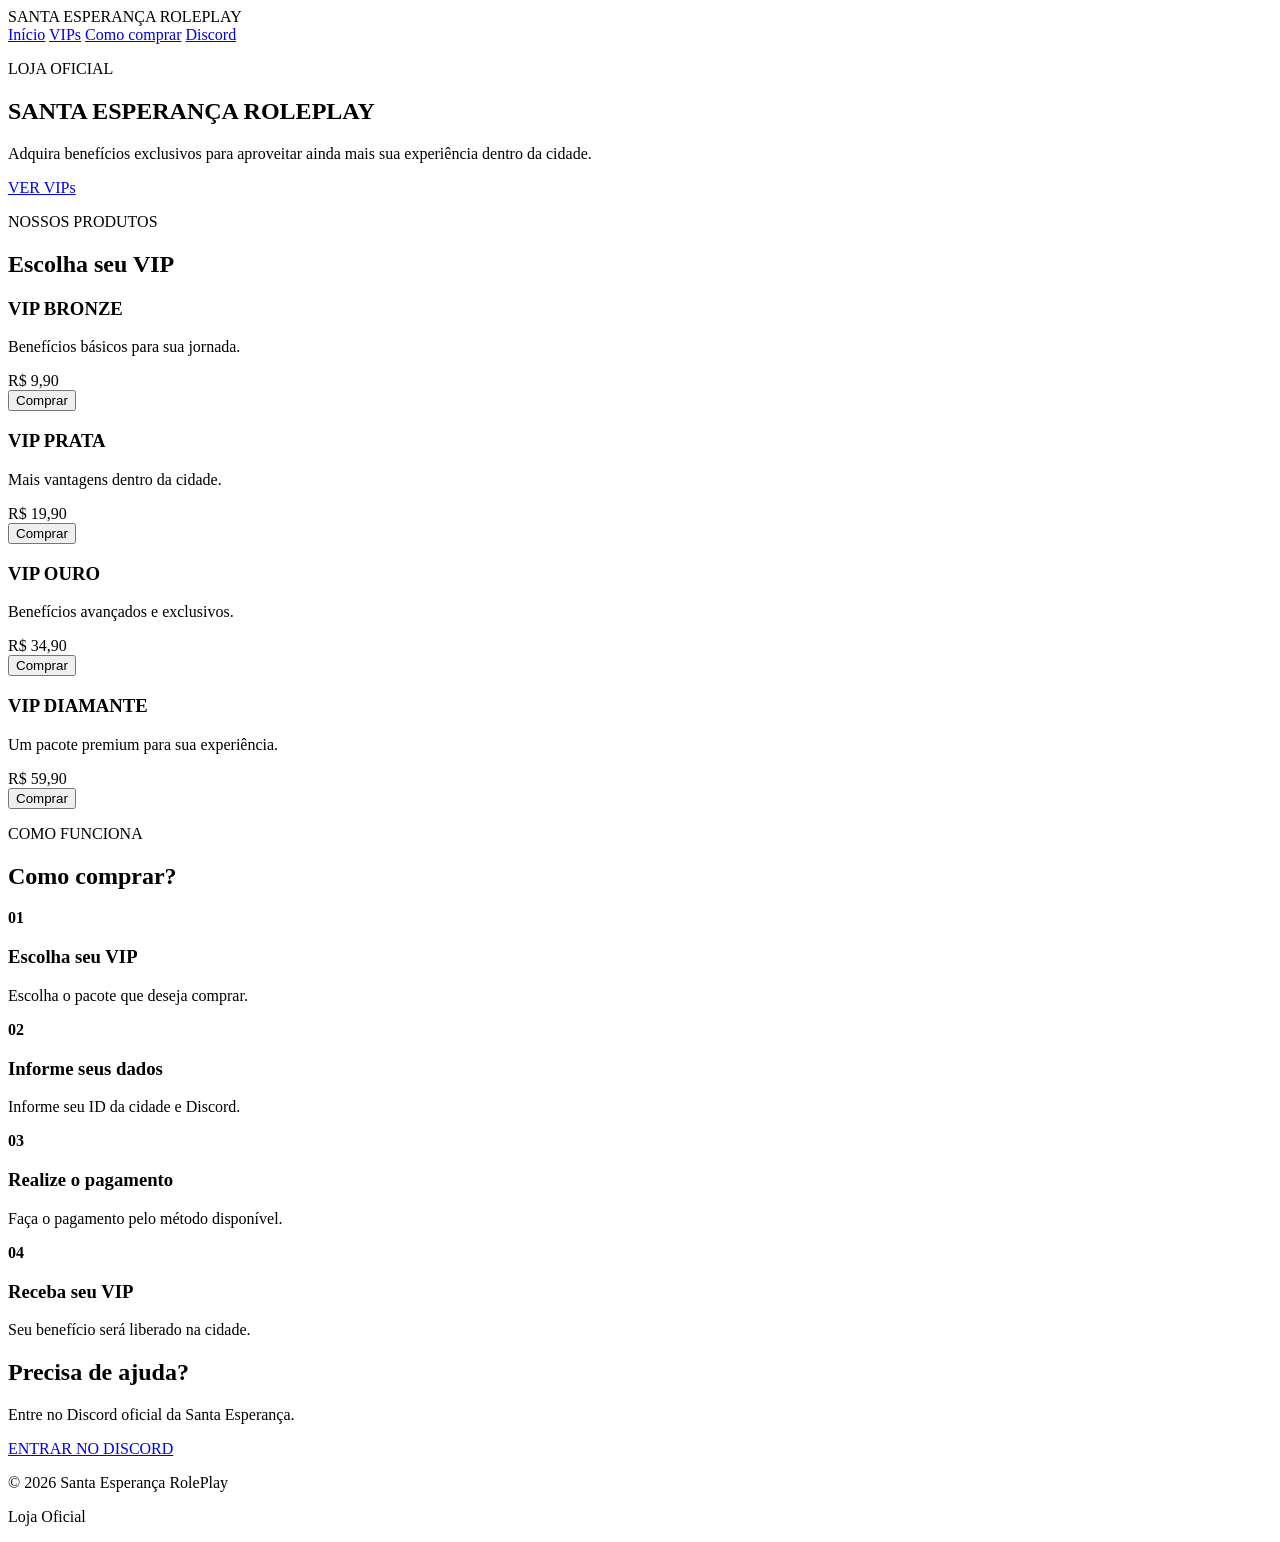
==== index.html @ 3a824b11 "index.html" ====
<!DOCTYPE html>
<html lang="pt-BR">
<head>
    <meta charset="UTF-8">
    <meta name="viewport" content="width=device-width, initial-scale=1.0">

    <title>Santa Esperança RolePlay | Loja</title>

    <link rel="stylesheet" href="style.css">
</head>

<body>

    <header>
        <div class="logo">
            SANTA ESPERANÇA
            <span>ROLEPLAY</span>
        </div>

        <nav>
            <a href="#inicio">Início</a>
            <a href="#vips">VIPs</a>
            <a href="#como-comprar">Como comprar</a>
            <a href="#discord">Discord</a>
        </nav>
    </header>


    <main>

        <section id="inicio" class="hero">

            <div class="hero-content">

                <p class="mini-title">
                    LOJA OFICIAL
                </p>

                <h1>
                    SANTA ESPERANÇA
                    <span>ROLEPLAY</span>
                </h1>

                <p>
                    Adquira benefícios exclusivos para aproveitar
                    ainda mais sua experiência dentro da cidade.
                </p>

                <a href="#vips" class="button">
                    VER VIPs
                </a>

            </div>

        </section>


        <section id="vips" class="section">

            <p class="mini-title">NOSSOS PRODUTOS</p>

            <h2>
                Escolha seu VIP
            </h2>

            <div class="vip-container">


                <div class="vip-card">

                    <h3>VIP BRONZE</h3>

                    <p>
                        Benefícios básicos para sua jornada.
                    </p>

                    <div class="price">
                        R$ 9,90
                    </div>

                    <button>
                        Comprar
                    </button>

                </div>


                <div class="vip-card">

                    <h3>VIP PRATA</h3>

                    <p>
                        Mais vantagens dentro da cidade.
                    </p>

                    <div class="price">
                        R$ 19,90
                    </div>

                    <button>
                        Comprar
                    </button>

                </div>


                <div class="vip-card">

                    <h3>VIP OURO</h3>

                    <p>
                        Benefícios avançados e exclusivos.
                    </p>

                    <div class="price">
                        R$ 34,90
                    </div>

                    <button>
                        Comprar
                    </button>

                </div>


                <div class="vip-card">

                    <h3>VIP DIAMANTE</h3>

                    <p>
                        Um pacote premium para sua experiência.
                    </p>

                    <div class="price">
                        R$ 59,90
                    </div>

                    <button>
                        Comprar
                    </button>

                </div>

            </div>

        </section>


        <section id="como-comprar" class="section">

            <p class="mini-title">
                COMO FUNCIONA
            </p>

            <h2>
                Como comprar?
            </h2>

            <div class="steps">

                <div>
                    <strong>01</strong>
                    <h3>Escolha seu VIP</h3>
                    <p>
                        Escolha o pacote que deseja comprar.
                    </p>
                </div>

                <div>
                    <strong>02</strong>
                    <h3>Informe seus dados</h3>
                    <p>
                        Informe seu ID da cidade e Discord.
                    </p>
                </div>

                <div>
                    <strong>03</strong>
                    <h3>Realize o pagamento</h3>
                    <p>
                        Faça o pagamento pelo método disponível.
                    </p>
                </div>

                <div>
                    <strong>04</strong>
                    <h3>Receba seu VIP</h3>
                    <p>
                        Seu benefício será liberado na cidade.
                    </p>
                </div>

            </div>

        </section>


        <section id="discord" class="discord">

            <h2>
                Precisa de ajuda?
            </h2>

            <p>
                Entre no Discord oficial da Santa Esperança.
            </p>

            <a href="#" class="button">
                ENTRAR NO DISCORD
            </a>

        </section>

    </main>


    <footer>

        <p>
            © 2026 Santa Esperança RolePlay
        </p>

        <p>
            Loja Oficial
        </p>

    </footer>

</body>
  </html>
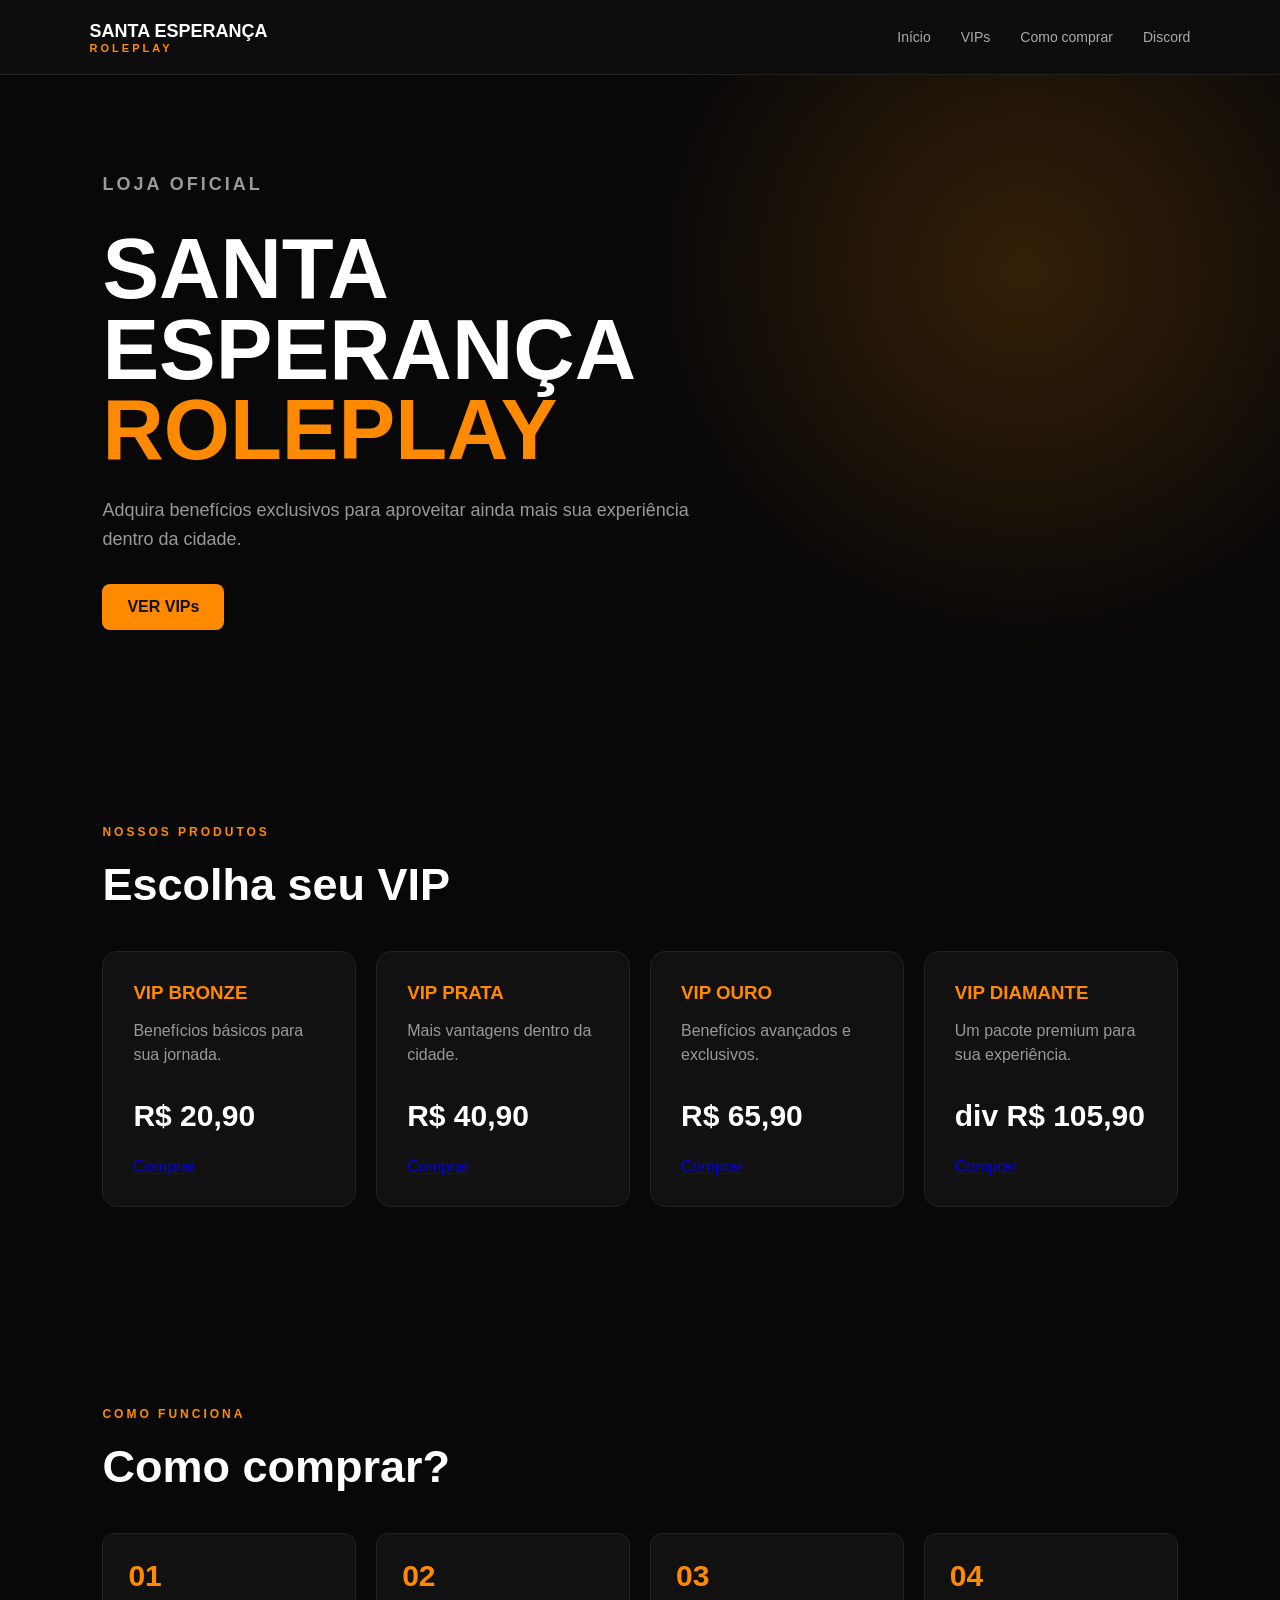
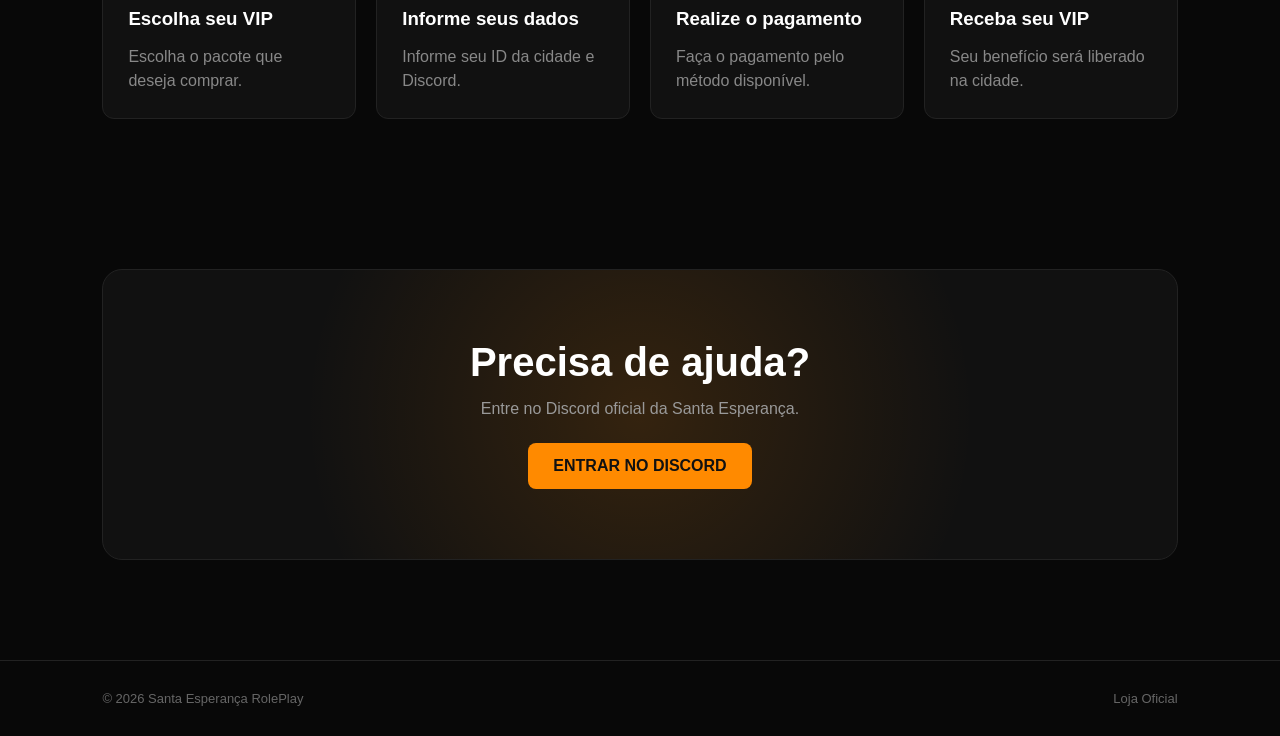
==== commit 89abd5b7: "Update index.html" ====
--- a/index.html
+++ b/index.html
@@ -75,12 +75,13 @@
                     </p>
 
                     <div class="price">
-                        R$ 9,90
-                    </div>
-
-                    <button>
-                        Comprar
-                    </button>
+                        R$ 20,90
+                    </div>
+
+                    <a href="comprar.html" 
+                    class="buy-button">
+                       Comprar
+                    </a>
 
                 </div>
 
@@ -94,12 +95,13 @@
                     </p>
 
                     <div class="price">
-                        R$ 19,90
-                    </div>
-
-                    <button>
-                        Comprar
-                    </button>
+                        R$ 40,90
+                    </div>
+
+                    <a href="comprar.html" 
+                    class="buy-button">
+                       Comprar
+                    </a>
 
                 </div>
 
@@ -113,12 +115,13 @@
                     </p>
 
                     <div class="price">
-                        R$ 34,90
-                    </div>
-
-                    <button>
-                        Comprar
-                    </button>
+                        R$ 65,90
+                    </div>
+
+                    <a href="comprar.html" 
+                    class="buy-button">
+                       Comprar
+                    </a>
 
                 </div>
 
@@ -132,12 +135,13 @@
                     </p>
 
                     <div class="price">
-                        R$ 59,90
-                    </div>
-
-                    <button>
-                        Comprar
-                    </button>
+                        div R$ 105,90
+                    </div>
+                    
+                    <a href="comprar.html" 
+                    class="buy-button">
+                       Comprar
+                    </a>
 
                 </div>
 
--- a/style.css
+++ b/style.css
@@ -0,0 +1,460 @@
+* {
+    margin: 0;
+    padding: 0;
+    box-sizing: border-box;
+}
+
+html {
+    scroll-behavior: smooth;
+}
+
+body {
+    font-family: Arial, Helvetica, sans-serif;
+    background: #080808;
+    color: white;
+}
+
+
+/* HEADER */
+
+header {
+    height: 75px;
+    padding: 0 7%;
+
+    display: flex;
+    align-items: center;
+    justify-content: space-between;
+
+    background: #0d0d0d;
+    border-bottom: 1px solid #222;
+
+    position: sticky;
+    top: 0;
+
+    z-index: 1000;
+}
+
+
+.logo {
+    font-size: 18px;
+    font-weight: bold;
+    color: white;
+}
+
+.logo span {
+    display: block;
+
+    color: #ff8a00;
+
+    font-size: 11px;
+    letter-spacing: 3px;
+}
+
+
+nav {
+    display: flex;
+    gap: 30px;
+}
+
+
+nav a {
+    color: #aaa;
+
+    text-decoration: none;
+
+    font-size: 14px;
+
+    transition: 0.2s;
+}
+
+
+nav a:hover {
+    color: #ff8a00;
+}
+
+
+/* HERO */
+
+.hero {
+
+    min-height: 650px;
+
+    display: flex;
+    align-items: center;
+
+    padding: 80px 8%;
+
+    background:
+
+        radial-gradient(
+            circle at 80% 30%,
+            rgba(255, 138, 0, 0.18),
+            transparent 35%
+        ),
+
+        #080808;
+}
+
+
+.hero-content {
+    max-width: 700px;
+}
+
+
+.mini-title {
+
+    color: #ff8a00;
+
+    font-size: 12px;
+
+    font-weight: bold;
+
+    letter-spacing: 3px;
+
+    margin-bottom: 20px;
+}
+
+
+.hero h1 {
+
+    font-size: clamp(45px, 7vw, 85px);
+
+    line-height: 0.95;
+
+    margin-bottom: 25px;
+}
+
+
+.hero h1 span {
+
+    display: block;
+
+    color: #ff8a00;
+}
+
+
+.hero p {
+
+    color: #999;
+
+    font-size: 18px;
+
+    line-height: 1.6;
+
+    max-width: 600px;
+
+    margin-bottom: 30px;
+}
+
+
+/* BUTTON */
+
+.button {
+
+    display: inline-block;
+
+    padding: 14px 25px;
+
+    background: #ff8a00;
+
+    color: #111;
+
+    text-decoration: none;
+
+    font-weight: bold;
+
+    border-radius: 8px;
+
+    transition: 0.2s;
+}
+
+
+.button:hover {
+
+    background: #ff9f2f;
+
+    transform: translateY(-2px);
+}
+
+
+/* SECTIONS */
+
+.section {
+
+    padding: 100px 8%;
+
+    max-width: 1400px;
+
+    margin: auto;
+}
+
+
+.section h2 {
+
+    font-size: 45px;
+
+    margin-bottom: 40px;
+}
+
+
+/* VIPS */
+
+.vip-container {
+
+    display: grid;
+
+    grid-template-columns:
+        repeat(4, 1fr);
+
+    gap: 20px;
+}
+
+
+.vip-card {
+
+    background: #111;
+
+    border: 1px solid #222;
+
+    border-radius: 15px;
+
+    padding: 30px;
+
+    transition: 0.25s;
+}
+
+
+.vip-card:hover {
+
+    transform: translateY(-8px);
+
+    border-color: #ff8a00;
+}
+
+
+.vip-card h3 {
+
+    color: #ff8a00;
+
+    margin-bottom: 15px;
+}
+
+
+.vip-card p {
+
+    color: #999;
+
+    line-height: 1.5;
+
+    min-height: 55px;
+}
+
+
+.price {
+
+    font-size: 30px;
+
+    font-weight: bold;
+
+    margin: 25px 0;
+}
+
+
+.vip-card button {
+
+    width: 100%;
+
+    padding: 13px;
+
+    border: none;
+
+    border-radius: 7px;
+
+    background: #ff8a00;
+
+    color: #111;
+
+    font-weight: bold;
+
+    cursor: pointer;
+}
+
+
+.vip-card button:hover {
+
+    background: #ff9f2f;
+}
+
+
+/* COMO COMPRAR */
+
+.steps {
+
+    display: grid;
+
+    grid-template-columns:
+        repeat(4, 1fr);
+
+    gap: 20px;
+}
+
+
+.steps div {
+
+    background: #111;
+
+    border: 1px solid #222;
+
+    padding: 25px;
+
+    border-radius: 12px;
+}
+
+
+.steps strong {
+
+    font-size: 30px;
+
+    color: #ff8a00;
+}
+
+
+.steps h3 {
+
+    margin: 15px 0;
+}
+
+
+.steps p {
+
+    color: #888;
+
+    line-height: 1.5;
+}
+
+
+/* DISCORD */
+
+.discord {
+
+    margin: 50px 8% 100px;
+
+    padding: 70px 40px;
+
+    text-align: center;
+
+    border-radius: 20px;
+
+    background:
+
+        radial-gradient(
+            circle,
+            rgba(255,138,0,0.15),
+            transparent 60%
+        ),
+
+        #111;
+
+    border: 1px solid #222;
+}
+
+
+.discord h2 {
+
+    font-size: 40px;
+
+    margin-bottom: 15px;
+}
+
+
+.discord p {
+
+    color: #999;
+
+    margin-bottom: 25px;
+}
+
+
+/* FOOTER */
+
+footer {
+
+    border-top: 1px solid #222;
+
+    padding: 30px 8%;
+
+    display: flex;
+
+    justify-content: space-between;
+
+    color: #666;
+
+    font-size: 13px;
+}
+
+
+/* CELULAR */
+
+@media (max-width: 900px) {
+
+    nav {
+        display: none;
+    }
+
+    .vip-container {
+
+        grid-template-columns:
+            repeat(2, 1fr);
+    }
+
+    .steps {
+
+        grid-template-columns:
+            repeat(2, 1fr);
+    }
+
+}
+
+
+@media (max-width: 550px) {
+
+    .hero {
+
+        min-height: 550px;
+
+        padding: 60px 6%;
+    }
+
+    .hero h1 {
+
+        font-size: 48px;
+    }
+
+    .section {
+
+        padding: 70px 6%;
+    }
+
+    .vip-container {
+
+        grid-template-columns: 1fr;
+    }
+
+    .steps {
+
+        grid-template-columns: 1fr;
+    }
+
+    footer {
+
+        display: block;
+
+        text-align: center;
+    }
+
+    footer p {
+
+        margin: 8px;
+    }
+
+  }
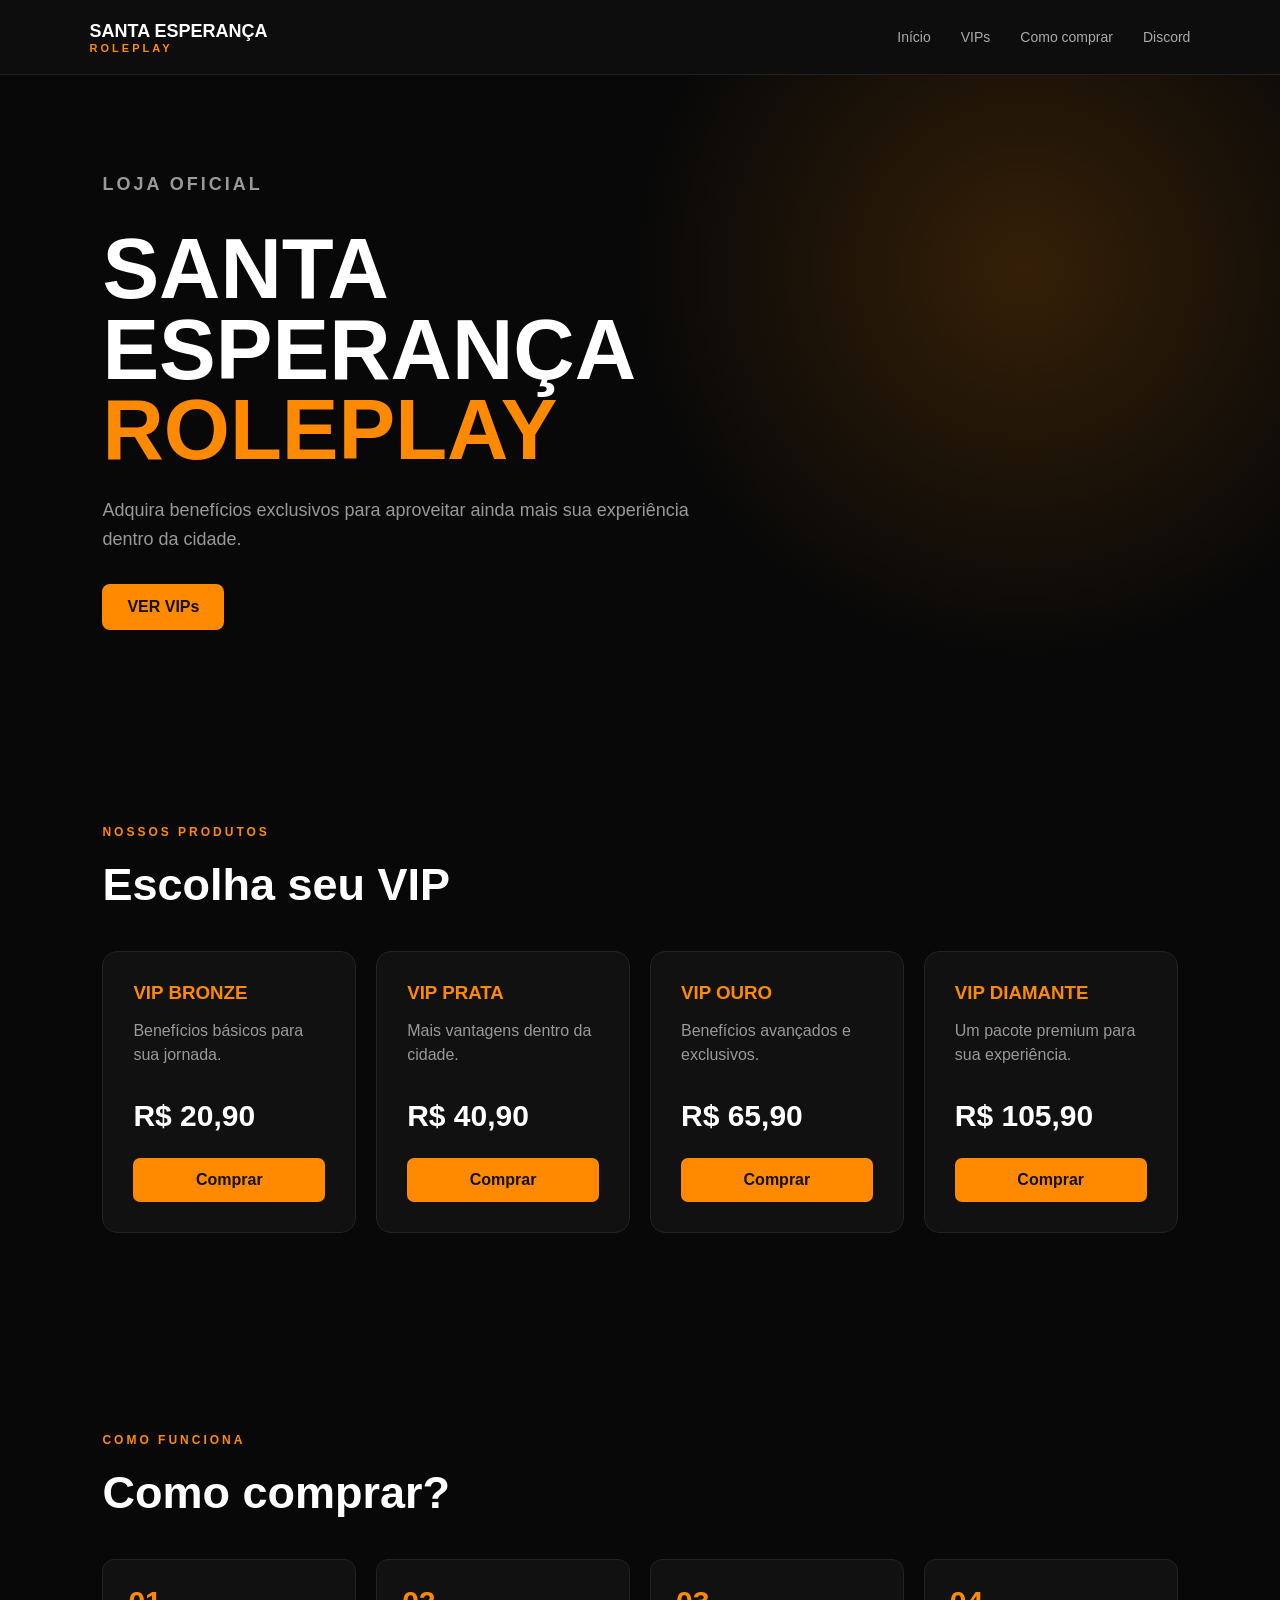
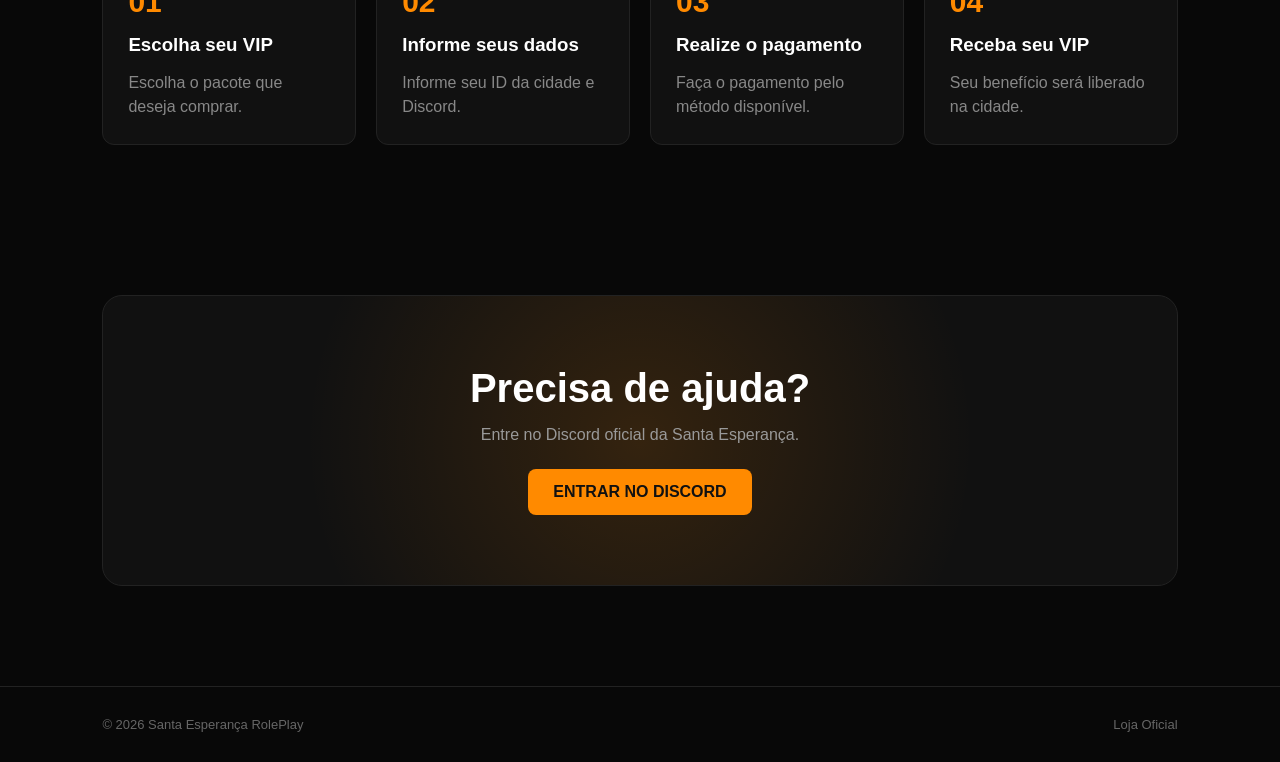
==== commit 7804819c: "Update index.html" ====
--- a/index.html
+++ b/index.html
@@ -135,7 +135,7 @@
                     </p>
 
                     <div class="price">
-                        div R$ 105,90
+                        R$ 105,90
                     </div>
                     
                     <a href="comprar.html" 
--- a/style.css
+++ b/style.css
@@ -458,3 +458,25 @@
     }
 
   }
+
+.buy-button {
+    display: block;
+    width: 100%;
+    padding: 13px;
+
+    border-radius: 7px;
+
+    background: #ff8a00;
+    color: #111;
+
+    font-weight: bold;
+    text-align: center;
+
+    text-decoration: none;
+
+    cursor: pointer;
+}
+
+.buy-button:hover {
+    background: #ff9f2f;
+}
